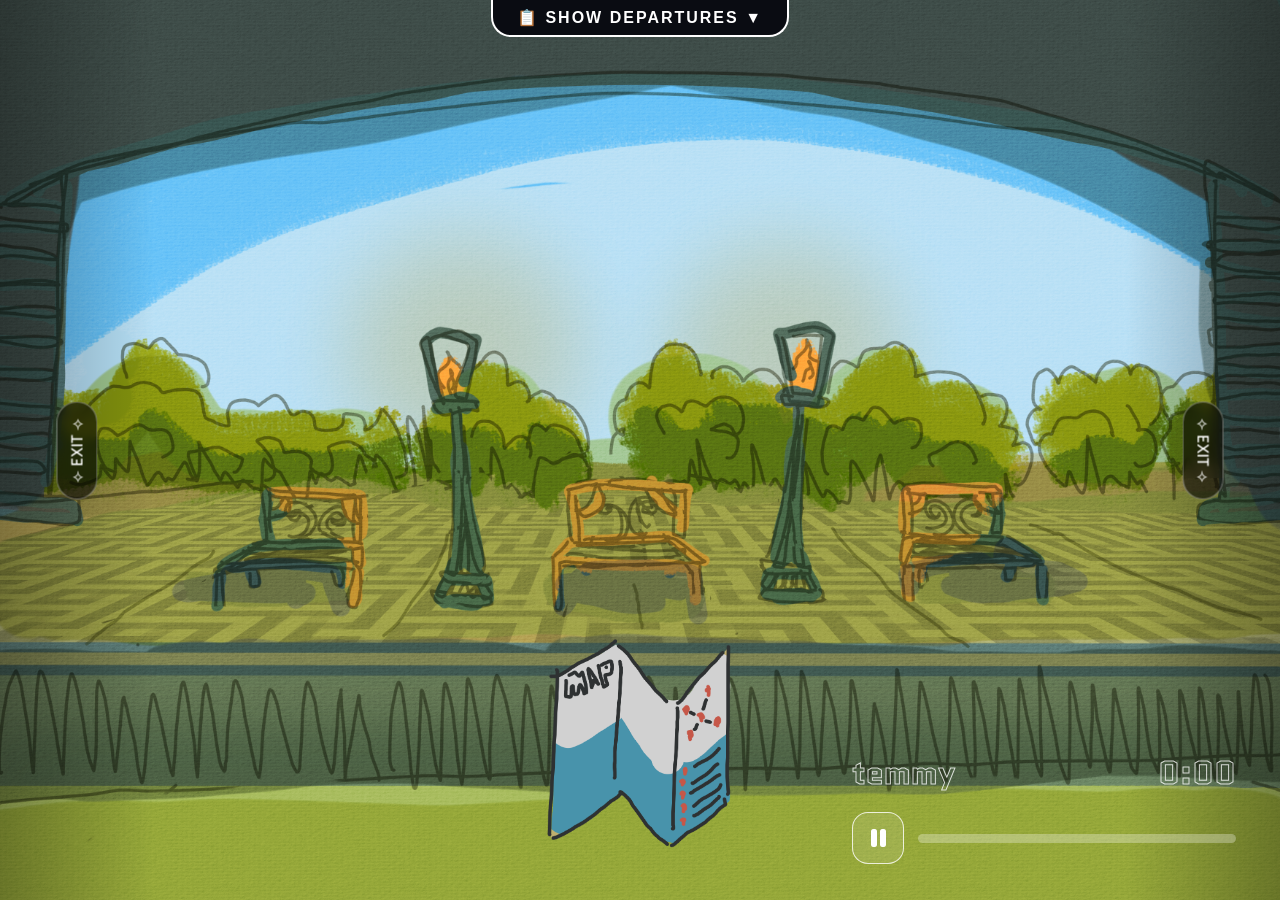
==== index.html @ d39405c0 "commit please" ====
<!DOCTYPE html>
<html lang="en">
<head>
    <meta charset="UTF-8">
    <meta name="viewport">
    <link rel="preconnect" href="https://fonts.googleapis.com">
<link rel="preconnect" href="https://fonts.gstatic.com" crossorigin>
<link href="https://fonts.googleapis.com/css2?family=Quantico:ital,wght@0,400;0,700;1,400;1,700&display=swap" rel="stylesheet">
<link rel="stylesheet" href="https://cdnjs.cloudflare.com/ajax/libs/font-awesome/6.5.1/css/all.min.css" integrity="sha512-DTOQO9RWCH3ppGqcWaEA1BIZOC6xxalwEsw9c2QQeAIftl+Vegovlnee1c9QX4TctnWMn13TZye+giMm8e2LwA==" crossorigin="anonymous" referrerpolicy="no-referrer" />
    <title>Terminal — Interactive Station</title>
    <link rel="stylesheet" href="style.css">
</head>
<body>

<!-- EMBED YOUR MP3 PLAYER -->
<!-- <iframe src="music-player/index3.html" class="Player"></iframe> -->

<!-- MUSIC PLAYER -->
<div class="music-container" id="music-container">
  <div class="music-row top-row">
    <div class="track-title">
      <div class="track-title-inner">
        <span id="title">No Track Playing</span>
      </div>
    </div>
    <div class="track-time" id="track-time">0:00</div>
  </div>

  <div class="music-row bottom-row">
    <button id="play" class="action-btn" aria-label="Play">
      <i class="fas fa-pause"></i>
    </button>
    <div class="progress-wrap">
      <div class="progress-bar">
        <div class="progress-filled"></div>
      </div>
    </div>
  </div>
</div>

<!-- TRANSITION OVERLAY -->
<div id="transitionOverlay" class="transition-overlay"></div>

<!-- TRAIN SPRITE  holy crap thats a long ass link ggs bro -->
<img id="trainSprite" src="[data-uri]" alt="train" style="display: none;">

<!-- STATION CONTAINER (all stations go here) -->
<div id="stationContainer"></div>


<!-- OUTSIDE CONTAINER (all outside areas go here) -->
<div id="outsideContainer"></div>

<!-- MODAL -->
<div id="modal" class="modal">
    <div class="modal-card">
        <p id="modalMessage">Take train to destination?</p>
        <div class="modal-buttons">
            <button id="modalConfirm" class="modal-btn modal-confirm">GO</button>
            <button id="modalCancel" class="modal-btn modal-cancel">CANCEL</button>
        </div>
    </div>
</div>

<script src="script.js"></script>
</body>
</html>
---- style.css ----
* {
  margin: 0;
  padding: 0;
  box-sizing: border-box;
  user-select: none;
}

/* FONT */
.quantico-regular {
  font-family: "Quantico", sans-serif;
  font-weight: 400;
  font-style: normal;
}

.quantico-bold {
  font-family: "Quantico", sans-serif;
  font-weight: 700;
  font-style: normal;
}

.quantico-regular-italic {
  font-family: "Quantico", sans-serif;
  font-weight: 400;
  font-style: italic;
}

.quantico-bold-italic {
  font-family: "Quantico", sans-serif;
  font-weight: 700;
  font-style: italic;
}

body {
  font-family: "Quantico", sans-serif;
  height: 100vh;
  width: 100vw;
  overflow: hidden;
  background: #0a0c12;
}

/* Fullscreen views */
.fullscreen {
  position: fixed;
  top: 0;
  left: 0;
  width: 100%;
  height: 100%;
  opacity: 0;
  visibility: hidden;
  transition: opacity 0.3s ease;
  background-size: cover;
  background-position: center;
  background-repeat: no-repeat;
}

.fullscreen.active-view {
  opacity: 1;
  visibility: visible;
  z-index: 2;
}

/* ========= TRANSITION SCREENWIPE ========= */
.transition-overlay {
  position: fixed;
  top: 0;
  left: 0;
  width: 100%;
  height: 100%;
  background: #0a0c12;
  z-index: 100;
  transform: translateX(-100%);
  transition: transform 0.5s cubic-bezier(0.7, 0, 0.3, 1);
}

.transition-overlay.active {
  transform: translateX(0%);
}

@keyframes trainPass {
  0% {
    transform: translateX(-50%) scale(0.5);
    opacity: 0;
  }
  100% {
    transform: translateX(-50%) scale(1);
    opacity: 1;
  }
}

#trainSprite {
  width: 200%;
  max-height: 500px;
  position: fixed;
  bottom: 5%;
  left: -200%;
  top: 70%;
  z-index: 200;
  transition: left 0.5s ease-in-out;
  pointer-events: none;
  display: none;
}

/* ========= RIBBON TOGGLE (pulls down from top) ========= */
.ribbon-toggle {
  position: absolute;
  top: 0;
  left: 50%;
  transform: translateX(-50%);
  background: #0a0c12;
  border: 2px solid #ffffff;
  border-top: none;
  border-radius: 0 0 20px 20px;
  padding: 8px 24px;
  cursor: pointer;
  font-weight: bold;
  font-size: 1rem;
  color: #ffffff;
  z-index: 30;
  transition: 0.2s;
  letter-spacing: 2px;
}

.ribbon-toggle:hover {
  background: #ffffff;
  color: #0a0c12;
  padding-bottom: 10px;
}

/* ========= DEPARTURES BOARD (drops down from ribbon) ========= */
.departures-board {
  position: absolute;
  top: 50px;
  left: 50%;
  transform: translateX(-50%);
  width: 45%;
  z-index: 20;
  display: none;
  flex-direction: column;
  animation: slideDown 0.3s ease;
}

@keyframes slideDown {
  from {
    opacity: 0;
    transform: translateX(-50%) translateY(-20px);
  }
  to {
    opacity: 1;
    transform: translateX(-50%) translateY(0);
  }
}

.departures-frame {
  background-image: url("img/traintable.png");
  background-size: 100% 100%;
  background-repeat: no-repeat;
  padding: 40px;
  padding-top: 120px;
  display: flex;
  flex-direction: column;
  gap: 10px;
  border-radius: 24px;
}

/* ========= TEXT OVERLAY ON DEPARTURE IMAGES (no darkening) ========= */
.departure-row-container {
  position: relative;
  width: 100%;
  cursor: pointer;
  margin-bottom: 8px;
  transition: transform 0.1s;
}

.departure-text-overlay {
  position: absolute;
  top: 0;
  left: 0;
  width: 100%;
  height: 100%;
  display: flex;
  align-items: center;
  justify-content: space-between;
  padding: 0 20px;
  box-sizing: border-box;
  font-weight: bold;
  pointer-events: none;
  font-size: 1.5rem;
}

.overlay-time {
  min-width: 70px;
  font-weight: bold;
}

.overlay-destination {
  flex: 1;
  text-align: left;
  padding-left: 20px;
  color: #ffffff;
}

.overlay-platform {
  min-width: 80px;
  color: #dddddd;
  margin-right: 20px;
}

.overlay-status {
  min-width: 80px;
  text-align: right;
}

.departure-row-img {
  width: 100%;
  display: block;
  transition: transform 0.1s;
}

.departure-row-container:hover {
  transform: scale(0.99);
}
/* ========= EXIT ZONES ========= */
.exit-zone {
  position: absolute;
  top: 0;
  width: 12%;
  height: 100%;
  display: flex;
  align-items: center;
  justify-content: center;
  cursor: pointer;
  z-index: 15;
  transition: background 0.2s;
}

.exit-left {
  left: 0;
  background: linear-gradient(
    90deg,
    rgba(0, 0, 0, 0.3) 0%,
    rgba(0, 0, 0, 0) 100%
  );
}

.exit-right {
  right: 0;
  background: linear-gradient(
    270deg,
    rgba(0, 0, 0, 0.3) 0%,
    rgba(0, 0, 0, 0) 100%
  );
}

.exit-left:hover,
.exit-right:hover {
  background: rgba(255, 255, 255, 0.15);
}

.exit-indicator {
  background: rgba(0, 0, 0, 0.6);
  backdrop-filter: blur(6px);
  padding: 8px 16px;
  border-radius: 40px;
  color: #ffffff;
  font-size: 1rem;
  border: 1px solid #ffffff60;
  pointer-events: none;
}

.exit-left .exit-indicator {
  transform: rotate(-90deg);
}

.exit-right .exit-indicator {
  transform: rotate(90deg);
}

/* ========= MAP ICON (bottom center) ========= */
.map-icon {
  position: absolute;
  bottom: 5%;
  left: 50%;
  transform: translateX(-50%);
  cursor: pointer;
  z-index: 20;
  transition: 0.2s;
}

.map-icon img {
  width: 200px;
  height: auto;
  display: block;
}

.map-icon:hover {
  transform: translateX(-50%) scale(1.05);
}

/* ========= MAP MODAL (overlay) ========= */
.map-overlay {
  position: fixed;
  top: 0;
  left: 0;
  width: 100%;
  height: 100%;
  background: rgba(0, 0, 0, 0.504);
  backdrop-filter: blur(8px);
  z-index: 300;
  display: flex;
  justify-content: center;
  align-items: center;
  visibility: hidden;
  opacity: 0;
  transition: 0.2s;
  cursor: pointer;
}

.map-overlay.active {
  visibility: visible;
  opacity: 1;
}

.map-image-container {
  max-width: 80%;
  max-height: 80%;
  cursor: default;
  animation: mapFadeIn 0.3s ease-out;
}

.map-image-container img {
  max-width: 100%;
  max-height: 80vh;
  border-radius: 16px;
  box-shadow: 0 20px 40px rgba(0, 0, 0, 0.5);
}

@keyframes mapFadeIn {
  0% {
    transform: scale(0.95);
    opacity: 0;
  }
  100% {
    transform: scale(1);
    opacity: 1;
  }
}

/* ========= OUTSIDE PANEL ========= */
.outside-panel {
  position: absolute;
  bottom: 10%;
  left: 50%;
  transform: translateX(-50%);
  background: rgba(0, 0, 0, 0.7);
  backdrop-filter: blur(12px);
  border-radius: 40px;
  padding: 16px 28px;
  text-align: center;
  z-index: 20;
}

.outside-panel .action-btn {
  background: #1e2335;
  border: 1px solid #ffffff;
  color: #ffffff;
  padding: 10px 28px;
  font-size: 1rem;
  border-radius: 60px;
  cursor: pointer;
}

.outside-panel .action-btn:hover {
  background: #ffffff;
  color: #0a0c12;
}

/* ========= MODAL ========= */
.modal {
  position: fixed;
  top: 0;
  left: 0;
  width: 100%;
  height: 100%;
  background: rgba(0, 0, 0, 0.85);
  backdrop-filter: blur(5px);
  z-index: 200;
  display: flex;
  justify-content: center;
  align-items: center;
  visibility: hidden;
  opacity: 0;
  transition: 0.2s;
}

.modal.active {
  visibility: visible;
  opacity: 1;
}

.modal-card {
  background: #11141f;
  border: 1px solid #ffffff;
  border-radius: 32px;
  padding: 30px 40px;
  text-align: center;
  max-width: 340px;
}

.modal-card p {
  color: white;
  font-size: 1.2rem;
  margin-bottom: 24px;
}

.modal-buttons {
  display: flex;
  gap: 20px;
  justify-content: center;
}

.modal-btn {
  padding: 8px 24px;
  font-weight: bold;
  border: none;
  border-radius: 60px;
  cursor: pointer;
}

.modal-confirm {
  background: #ffffff;
  color: #0a0c12;
}

.modal-cancel {
  background: #2a2f44;
  color: white;
}

/* ========= MUSIC PLAYER ========= */
.music-container {
  position: fixed;
  right: 2%;
  bottom: 2%;
  width: min(420px, calc(100% - 32px));
  padding: 18px;
  border-radius: 20px;
  z-index: 10;
  backdrop-filter: blur(px);
}

.music-row {
  display: flex;
  align-items: center;
  gap: 14px;
}

.top-row {
  justify-content: space-between;
  margin-bottom: 16px;
}

.track-title {
  min-width: 0;
  overflow: hidden;
}

.track-title-inner {
  display: inline-block;
  white-space: nowrap;
  font: 700 2rem Quantico;
  -webkit-text-fill-color: transparent;
  -webkit-text-stroke: 1px;
  color: rgba(255, 255, 255, 0.8);
}

.track-title-inner span {
  display: inline-block;
  padding-right: 100px;
}

.track-title-inner span.scrolling {
  animation: scrollText 5s ease-in-out infinite alternate;
}

@keyframes scrollText {
  0% { transform: translateX(0); }
  100% { transform: translateX(calc(-51%)); }
}

.track-time {
  opacity: 1;
  white-space: nowrap;
  font: 700 2rem Quantico;
  -webkit-text-fill-color: transparent;
  -webkit-text-stroke: 1px;
  color: rgba(255, 255, 255, 0.8);
} 

.bottom-row {
  align-items: center;
}

.action-btn {
  width: 52px;
  height: 52px;
  border: 1px solid rgba(255, 255, 255, 0.8);
  border-radius: 16px;
  background: rgba(255, 255, 255, 0.1);
  color: #fff;
  cursor: pointer;
  display: grid;
  place-items: center;
  transition: transform 0.2s ease, background 0.2s ease;
}

.action-btn i {
  font-size: 24px;
}

.action-btn:hover {
  transform: translateY(-1px);
  background: rgba(255, 255, 255, 0.3);
}

.button {
  border: 0;
  background: transparent;
  box-sizing: border-box;
  width: 0;
  height: 74px;

  border-color: transparent transparent transparent #202020;
  transition: 100ms all ease;
  cursor: pointer;

 /* onoff */
  border-style: solid;
  border-width: 37px 0 37px 60px;

  &.paused {
    border-style: double;
    border-width: 0px 0 0px 60px;
  }

  &:hover {
    border-color: transparent transparent transparent #404040;
  }
}

.progress-wrap {
  flex: 1;
  min-width: 0;
}

.progress-bar {
  width: 100%;
  height: 1vh;
  min-height: 7px;
  border-radius: 999px;
  background: rgba(255, 255, 255, 0.3);
  overflow: hidden;
}

.progress-filled {
  width: 0%;
  height: 100%;
  border-radius: 999px;
  background: linear-gradient(90deg, rgba(255, 255, 255, 0.96), rgba(255, 255, 255, 0.68));
  transition: width 0.1s ease;
}

@keyframes marquee {
  0% {
    transform: translateX(0);
  }
  100% {
    transform: translateX(calc(-100%));
  }
}
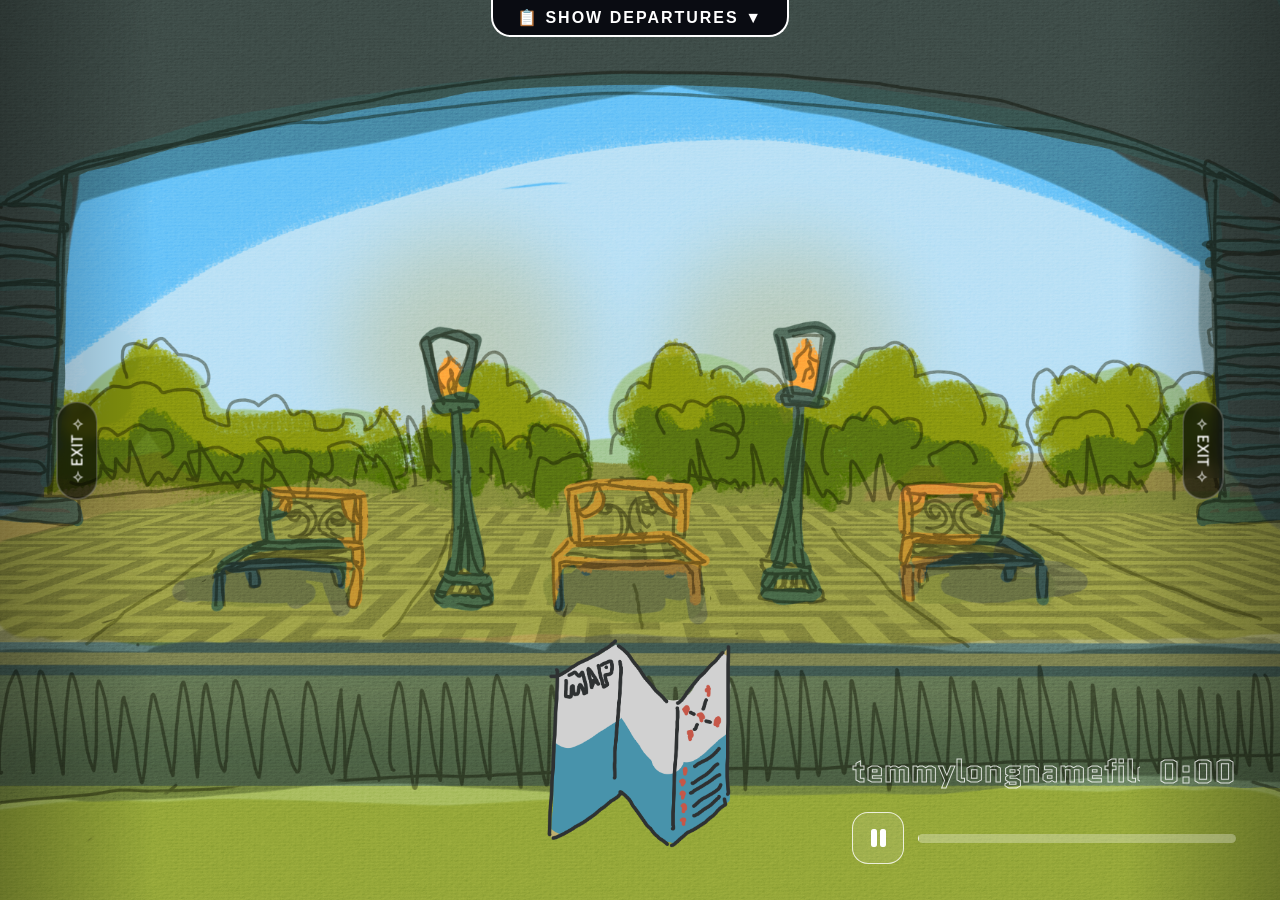
==== commit 67f5f6b5: "MI BOMBOOOO" ====
--- a/index.html
+++ b/index.html
@@ -1,67 +1,82 @@
-<!DOCTYPE html>
+<!doctype html>
 <html lang="en">
-<head>
-    <meta charset="UTF-8">
-    <meta name="viewport">
-    <link rel="preconnect" href="https://fonts.googleapis.com">
-<link rel="preconnect" href="https://fonts.gstatic.com" crossorigin>
-<link href="https://fonts.googleapis.com/css2?family=Quantico:ital,wght@0,400;0,700;1,400;1,700&display=swap" rel="stylesheet">
-<link rel="stylesheet" href="https://cdnjs.cloudflare.com/ajax/libs/font-awesome/6.5.1/css/all.min.css" integrity="sha512-DTOQO9RWCH3ppGqcWaEA1BIZOC6xxalwEsw9c2QQeAIftl+Vegovlnee1c9QX4TctnWMn13TZye+giMm8e2LwA==" crossorigin="anonymous" referrerpolicy="no-referrer" />
+  <head>
+    <meta charset="UTF-8" />
+    <meta name="viewport" />
+    <link rel="preconnect" href="https://fonts.googleapis.com" />
+    <link rel="preconnect" href="https://fonts.gstatic.com" crossorigin />
+    <link
+      href="https://fonts.googleapis.com/css2?family=Quantico:ital,wght@0,400;0,700;1,400;1,700&display=swap"
+      rel="stylesheet"
+    />
+    <link
+      rel="stylesheet"
+      href="https://cdnjs.cloudflare.com/ajax/libs/font-awesome/6.5.1/css/all.min.css"
+      integrity="sha512-DTOQO9RWCH3ppGqcWaEA1BIZOC6xxalwEsw9c2QQeAIftl+Vegovlnee1c9QX4TctnWMn13TZye+giMm8e2LwA=="
+      crossorigin="anonymous"
+      referrerpolicy="no-referrer"
+    />
     <title>Terminal — Interactive Station</title>
-    <link rel="stylesheet" href="style.css">
-</head>
-<body>
+    <link rel="stylesheet" href="style.css" />
+  </head>
+  <body>
+    <!-- EMBED YOUR MP3 PLAYER -->
+    <!-- <iframe src="music-player/index3.html" class="Player"></iframe> -->
 
-<!-- EMBED YOUR MP3 PLAYER -->
-<!-- <iframe src="music-player/index3.html" class="Player"></iframe> -->
+    <!-- MUSIC PLAYER -->
+    <div class="music-container" id="music-container">
+      <div class="music-row top-row">
+        <div class="track-title">
+          <div class="track-title-inner">
+            <p id="title">No Current Track!</p>
+          </div>
+        </div>
+        <div class="track-time" id="track-time">0:00</div>
+      </div>
 
-<!-- MUSIC PLAYER -->
-<div class="music-container" id="music-container">
-  <div class="music-row top-row">
-    <div class="track-title">
-      <div class="track-title-inner">
-        <span id="title">No Track Playing</span>
+      <div class="music-row bottom-row">
+        <button id="play" class="action-btn" aria-label="Play">
+          <i class="fas fa-pause"></i>
+        </button>
+        <div class="progress-wrap">
+          <div class="progress-bar">
+            <div class="progress-filled"></div>
+          </div>
+        </div>
       </div>
     </div>
-    <div class="track-time" id="track-time">0:00</div>
-  </div>
 
-  <div class="music-row bottom-row">
-    <button id="play" class="action-btn" aria-label="Play">
-      <i class="fas fa-pause"></i>
-    </button>
-    <div class="progress-wrap">
-      <div class="progress-bar">
-        <div class="progress-filled"></div>
+    <!-- TRANSITION OVERLAY -->
+    <div id="transitionOverlay" class="transition-overlay"></div>
+
+    <!-- TRAIN SPRITE  holy crap thats a long ass link ggs bro -->
+    <img
+      id="trainSprite"
+      src="[data-uri]"
+      alt="train"
+      style="display: none"
+    />
+
+    <!-- STATION CONTAINER (all stations go here) -->
+    <div id="stationContainer"></div>
+
+    <!-- OUTSIDE CONTAINER (all outside areas go here) -->
+    <div id="outsideContainer"></div>
+
+    <!-- MODAL -->
+    <div id="modal" class="modal">
+      <div class="modal-card">
+        <p id="modalMessage">Take train to destination?</p>
+        <div class="modal-buttons">
+          <button id="modalConfirm" class="modal-btn modal-confirm">GO</button>
+          <button id="modalCancel" class="modal-btn modal-cancel">
+            CANCEL
+          </button>
+        </div>
       </div>
     </div>
-  </div>
-</div>
 
-<!-- TRANSITION OVERLAY -->
-<div id="transitionOverlay" class="transition-overlay"></div>
-
-<!-- TRAIN SPRITE  holy crap thats a long ass link ggs bro -->
-<img id="trainSprite" src="[data-uri]" alt="train" style="display: none;">
-
-<!-- STATION CONTAINER (all stations go here) -->
-<div id="stationContainer"></div>
-
-
-<!-- OUTSIDE CONTAINER (all outside areas go here) -->
-<div id="outsideContainer"></div>
-
-<!-- MODAL -->
-<div id="modal" class="modal">
-    <div class="modal-card">
-        <p id="modalMessage">Take train to destination?</p>
-        <div class="modal-buttons">
-            <button id="modalConfirm" class="modal-btn modal-confirm">GO</button>
-            <button id="modalCancel" class="modal-btn modal-cancel">CANCEL</button>
-        </div>
-    </div>
-</div>
-
-<script src="script.js"></script>
-</body>
-</html>+    <script src="script.js"></script>
+  </body>
+</html>
+>
--- a/style.css
+++ b/style.css
@@ -460,33 +460,38 @@
 }
 
 .track-title {
-  min-width: 0;
+  position: relative;
+  width: var(--w);
   overflow: hidden;
+  --w: 18em;
+  height: 3rem;
 }
 
 .track-title-inner {
-  display: inline-block;
-  white-space: nowrap;
   font: 700 2rem Quantico;
   -webkit-text-fill-color: transparent;
   -webkit-text-stroke: 1px;
   color: rgba(255, 255, 255, 0.8);
-}
-
-.track-title-inner span {
-  display: inline-block;
-  padding-right: 100px;
-}
-
-.track-title-inner span.scrolling {
-  animation: scrollText 5s ease-in-out infinite alternate;
-}
-
-@keyframes scrollText {
-  0% { transform: translateX(0); }
-  100% { transform: translateX(calc(-51%)); }
-}
-
+
+  --size: 9em;
+  overflow-x: hidden;
+  background: transparent;
+  max-width: var(--size);
+
+  & p {
+    position: relative;
+    width: max-content;
+    animation: 4s linear infinite alternate bounce;
+  }
+}
+
+@keyframes bounce {
+  from,
+  10% { translate: 0; }
+  90%,
+  to { translate: min(0px, var(--size) - 100%); }
+}
+  
 .track-time {
   opacity: 1;
   white-space: nowrap;
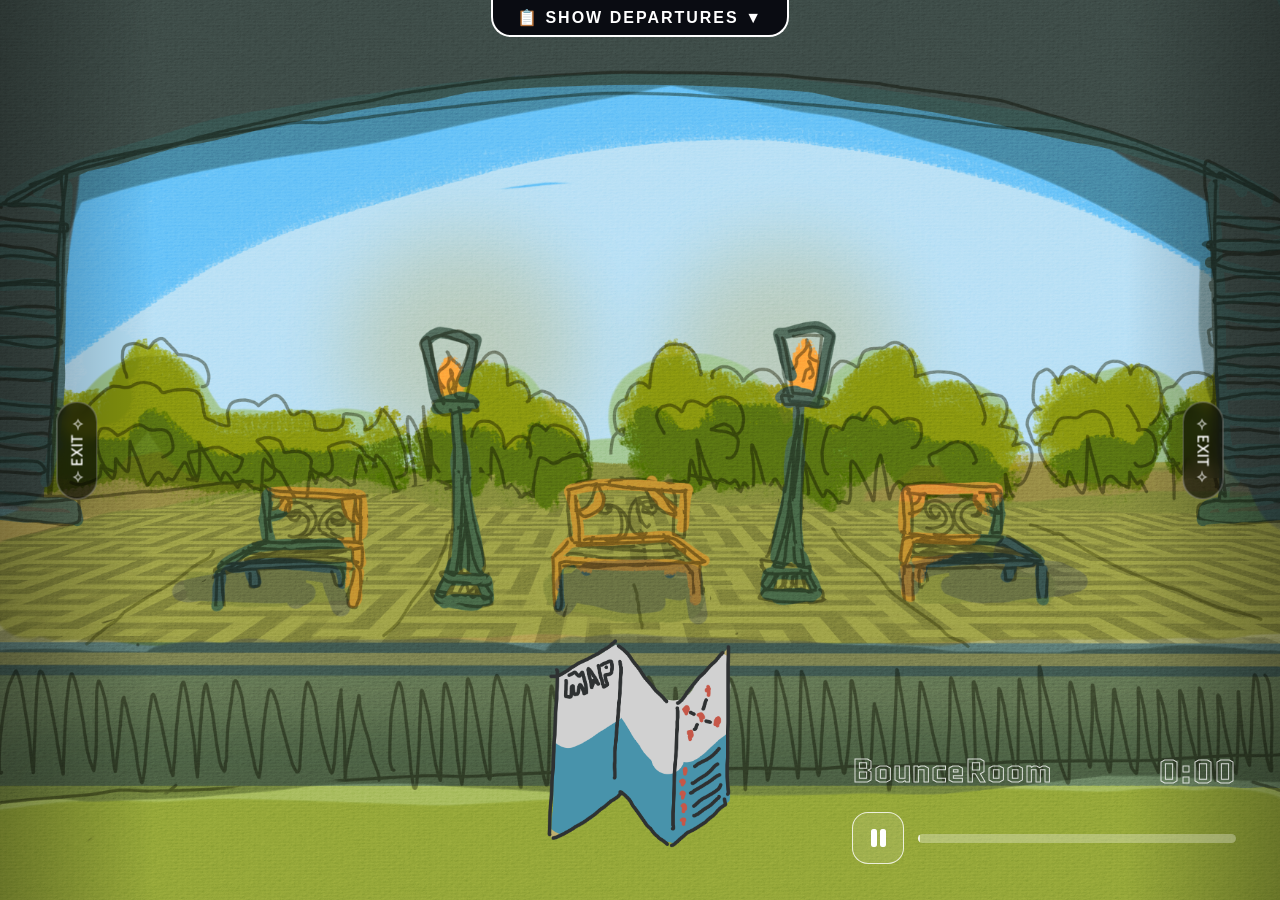
==== commit efea9bef: "bro idek what all these commits are ngl" ====
--- a/index.html
+++ b/index.html
@@ -20,7 +20,7 @@
     <link rel="stylesheet" href="style.css" />
   </head>
   <body>
-    <!-- EMBED YOUR MP3 PLAYER -->
+    
     <!-- <iframe src="music-player/index3.html" class="Player"></iframe> -->
 
     <!-- MUSIC PLAYER -->
@@ -44,15 +44,13 @@
           </div>
         </div>
       </div>
-    </div>
-
-    <!-- TRANSITION OVERLAY -->
+    </div>    <!-- TRANSITION OVERLAY -->
     <div id="transitionOverlay" class="transition-overlay"></div>
 
-    <!-- TRAIN SPRITE  holy crap thats a long ass link ggs bro -->
+    <!-- TRAIN SPRITE  holy crap thats a long  link -->
     <img
       id="trainSprite"
-      src="[data-uri]"
+      src="[data-uri]"
       alt="train"
       style="display: none"
     />
@@ -79,4 +77,3 @@
     <script src="script.js"></script>
   </body>
 </html>
->
--- a/style.css
+++ b/style.css
@@ -357,21 +357,21 @@
   padding: 16px 28px;
   text-align: center;
   z-index: 20;
-}
-
-.outside-panel .action-btn {
-  background: #1e2335;
-  border: 1px solid #ffffff;
-  color: #ffffff;
-  padding: 10px 28px;
-  font-size: 1rem;
-  border-radius: 60px;
-  cursor: pointer;
-}
-
-.outside-panel .action-btn:hover {
-  background: #ffffff;
-  color: #0a0c12;
+  min-width: 10%;
+  max-width: 25%
+}
+
+/* mi bombo i made another style called action button */
+.return {
+  width: 300px;
+  height: 52px;
+  border: 1px solid rgba(255, 255, 255, 0.8);
+  border-radius: 16px;
+  background: rgba(255, 255, 255, 0.1);
+  color: #fff;
+  cursor: pointer;
+  align-content: center;
+  transition: transform 0.2s ease, background 0.2s ease;
 }
 
 /* ========= MODAL ========= */
@@ -518,6 +518,7 @@
   transition: transform 0.2s ease, background 0.2s ease;
 }
 
+
 .action-btn i {
   font-size: 24px;
 }
